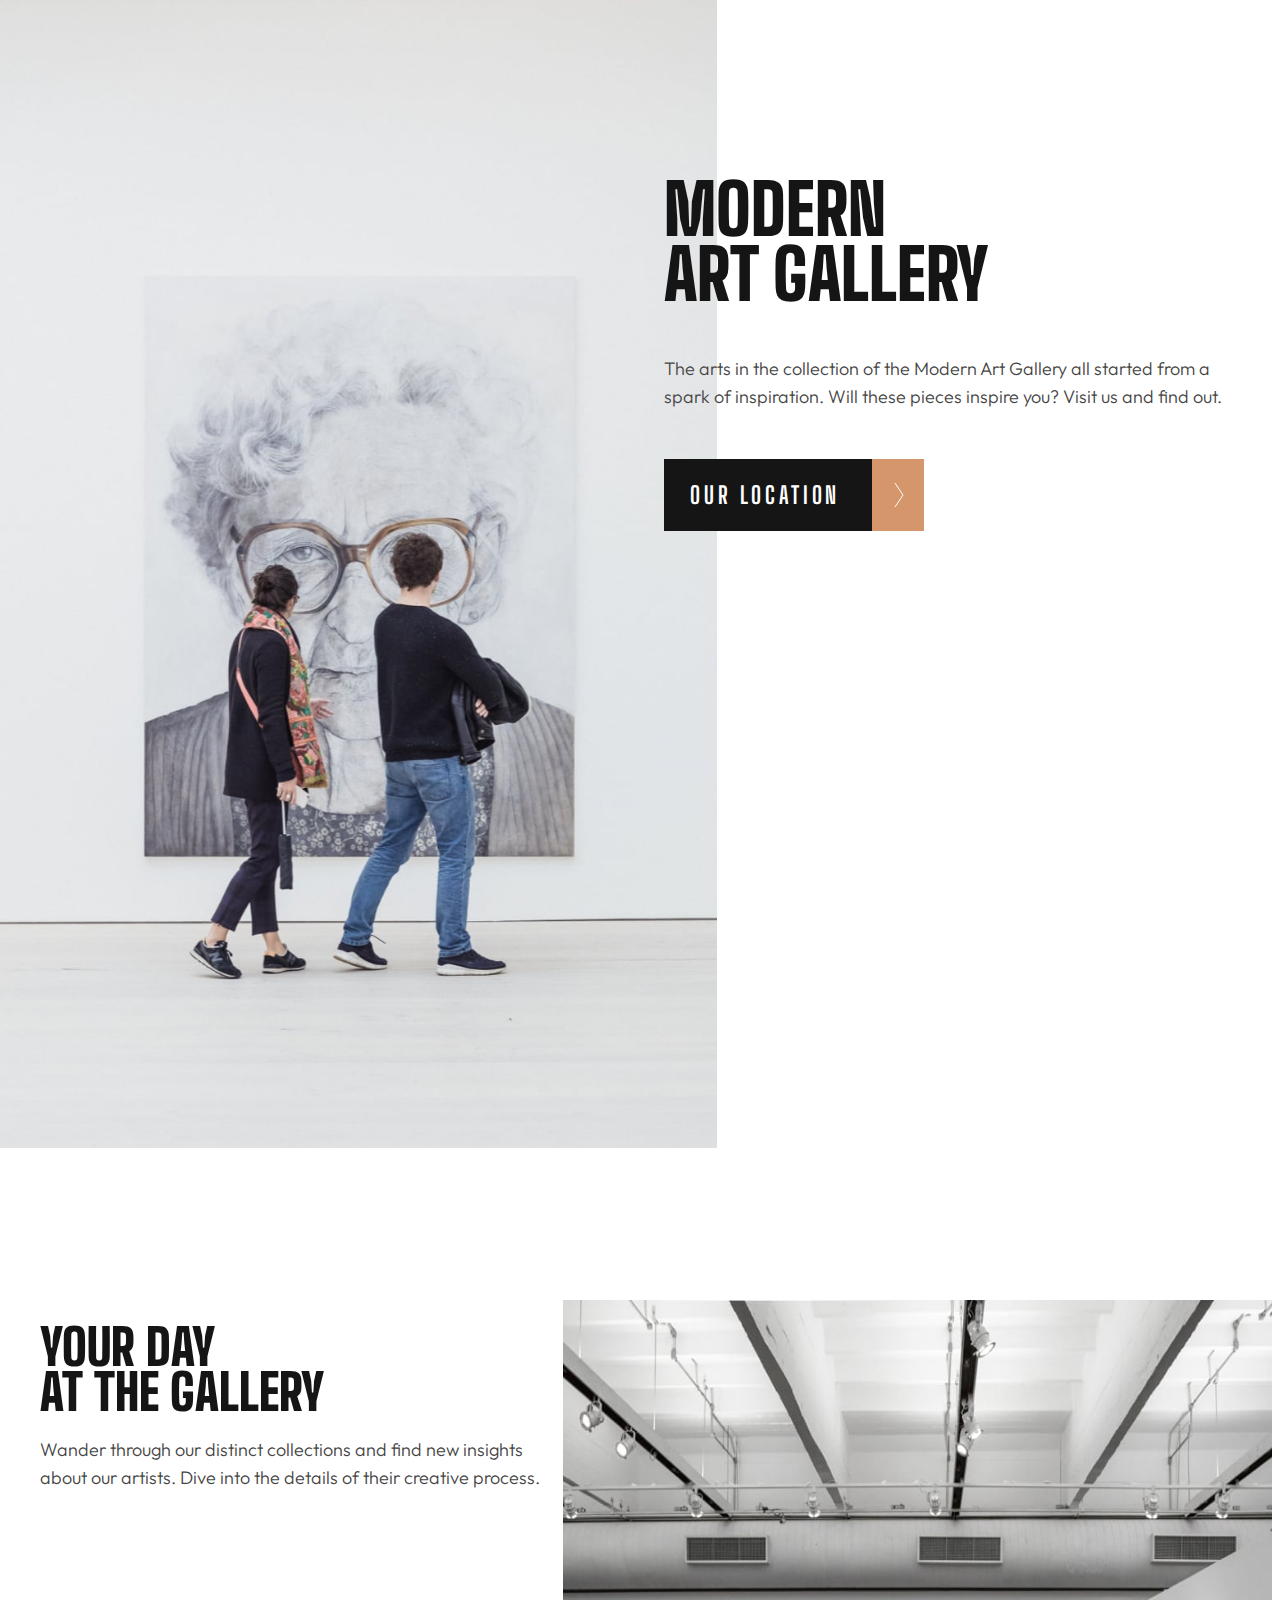
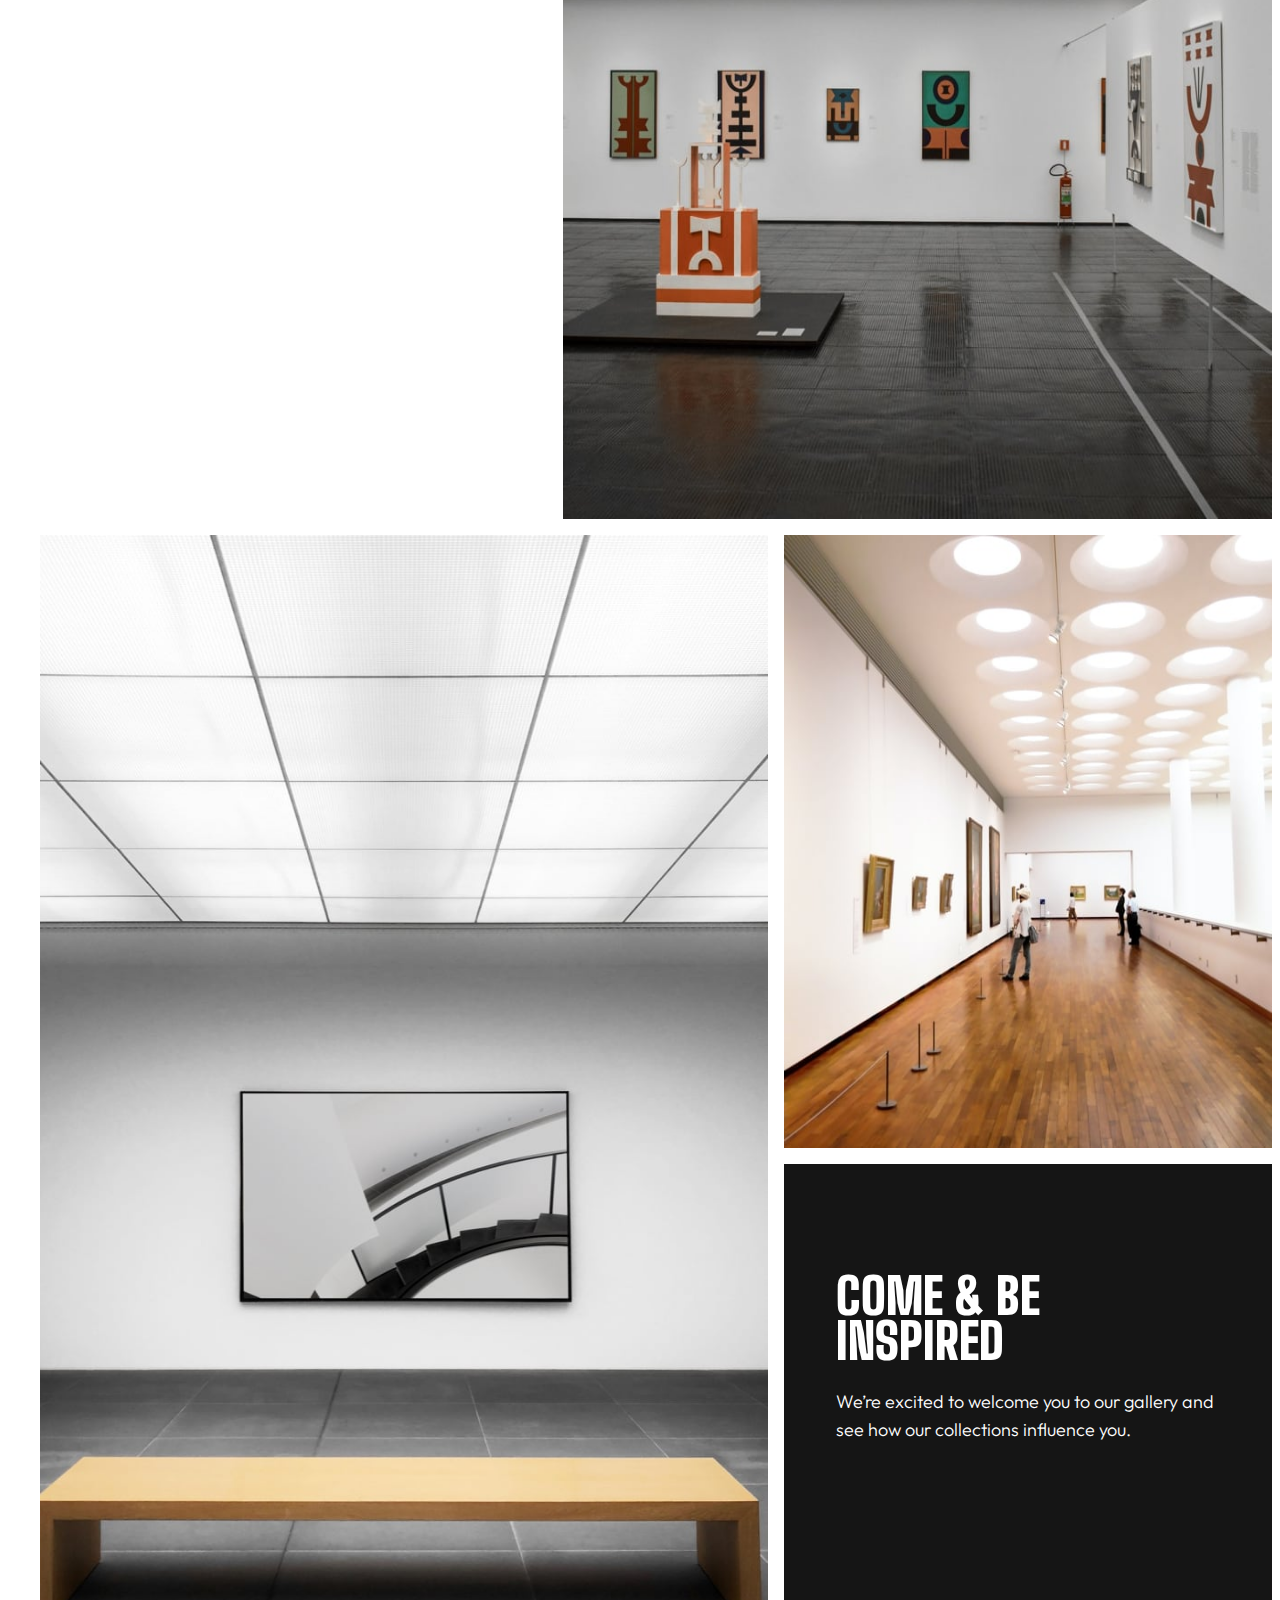
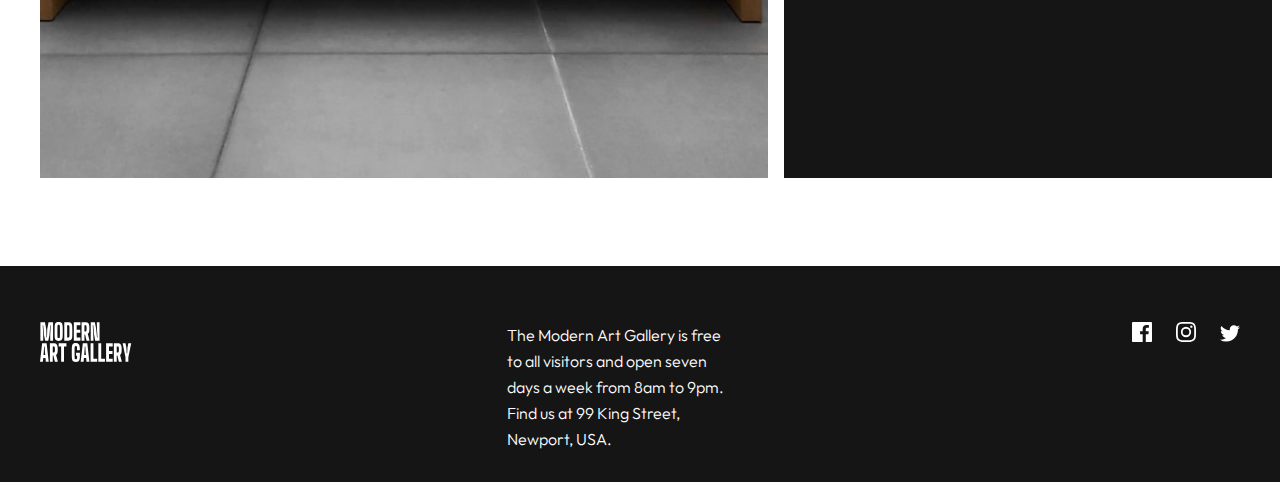
==== index.html @ 055237ba "Add files via upload" ====
<!DOCTYPE html>
<html lang="en">
<head>
    <meta charset="UTF-8">
    <meta http-equiv="X-UA-Compatible" content="IE=edge">
    <meta name="viewport" content="width=device-width, initial-scale=1.0">
    <link rel="stylesheet" href="style.css">
    <link rel="preconnect" href="https://fonts.googleapis.com">
    <link rel="preconnect" href="https://fonts.gstatic.com" crossorigin>
    <link href="https://fonts.googleapis.com/css2?family=Outfit:wght@300;800;900&display=swap" rel="stylesheet">
    <link rel="preconnect" href="https://fonts.googleapis.com">
    <link rel="preconnect" href="https://fonts.gstatic.com" crossorigin>
    <link href="https://fonts.googleapis.com/css2?family=Big+Shoulders+Display:wght@300;800;900&family=Outfit:wght@300;800;900&display=swap" rel="stylesheet">
    <title>Art Gallery</title>
</head>
<body>
    
        <header>
            <div class="head">
                <div class="black"></div>
                <img src="./assets/mobile/image-hero@2x.jpg" id="hero-mob">
                <img src="./assets/tablet/image-hero@2x.jpg" id="hero-tab">
                <img src="./assets\desktop\image-hero@2x.jpg" id="hero-desk">
            </div>
        <div class="maindiv">
        <h1 class="header">
            MODERN
            <br>
            ART GALLERY
        </h1>
        <p class="head-p">
            The arts in the collection of the Modern Art 
            Gallery all started from a spark of inspiration.
            Will these pieces inspire you? 
            Visit us and find out.
        </p>
        <div class="main-butt"> 
        <a href="location.html" id="anchor">
            <div class="button">
                <h3>OUR LOCATION</h3>
                <img src="./assets/icon-arrow-right.svg" id="arrow">
            </div>
        </a>
        
    </div>
</div>
</header>

    <section class="grid">
        <img src="./assets/mobile/image-grid-1@2x.jpg" id="firstofgrid">
        <img src="./assets/tablet/image-grid-1@2x.jpg" id="firstofgridtab">
        <img src="./assets/desktop/image-grid-1@2x.jpg" id="firstofgriddesk">
        <div class="yourDay">
            <h1>
                Your Day
                <br>
                at the Gallery
            </h1>
            <p>Wander through our distinct collections and find new insights about our artists.
                 Dive into the details of their creative process.</p>
        </div>
        <img src="./assets/mobile/image-grid-2@2x.jpg" id="secofgrid">
        <img src="./assets/tablet/image-grid-2@2x.jpg" id="secofgridtab">
        <img src="./assets\desktop\image-grid-2@2x.jpg" id="secofgriddesk">
        <img src="./assets/mobile/image-grid-3@2x.jpg" id="thirdofgrid">
        <img src="./assets/tablet/image-grid-3@2x.jpg" id="thirdofgridtab">
        <img src="./assets/desktop/image-grid-3@2x.jpg" id="thirdofgriddesk">
        <div class="descrip">
            <h1>
                COME & BE INSPIRED
            </h1>
            <p>
                We’re excited to welcome you 
                to our gallery and see how our collections influence you.
            </p>
        </div>
    </section>
<footer>
    <img src="./assets/logo-light.svg" id="logo-light">
    <P>
        The Modern Art Gallery is free to all visitors and open 
        seven days a week from 8am to 9pm. 
        Find us at 99 King Street, Newport, USA.
    </P>
    <div class="social">
        <img src="./assets/icon-facebook.svg" id="fb">
        <img src="./assets/icon-instagram.svg" id="ig">
        <img src="./assets/icon-twitter.svg" id="tw">
    </div>
</footer>  

</body>
</html>
---- style.css ----
*{
    margin: 0;
    padding: 0;
    box-sizing: border-box;
}
a{
    text-decoration: none;
}
body{
    justify-content: center;
    align-items: center;
}
.black{
    display: none;
}
header{
    position: relative;
    height: 1300px;
}
#hero-mob{
    width: 100%;
}
#hero-tab, #hero-desk{
    display: none;
}

.header{
    font-family: 'Big Shoulders Display';
    font-style: normal;
    font-weight: 900;
    font-size: 60px;
    line-height: 55px;
    text-transform: uppercase;
    color: #151515;
    margin-top: 32px;
    padding-left: 16px;
}
.head-p{
    font-family: 'Outfit';
    font-style: normal;
    font-weight: 300;
    font-size: 18px;
    line-height: 28px;
    color: #444444;
    padding-left: 16px;
    margin-top: 32px;
}
.main-butt{
    width: 260px;
    height: 72px;
    padding-left: 16px;
    margin-top: 32px;
}
.button{
    
    font-family: 'Big Shoulders Display';
    font-style: normal;
    font-weight: 800;
    font-size: 20px;
    line-height: 24px;
    letter-spacing: 3.63636px;
    width: 260px;
    height: 72px;
    display: flex;
    justify-content: center;
    align-items: center;
    color: #FFFFFF;
    position: relative;
    background: linear-gradient(
        to right,
        #151515 80%,
        #D5966C 20%
    );
    
}
#arrow{
    position: absolute;
    right: 8%;
}
.button h3{
    position: absolute;
    left: 10%;
}
.button:hover{
    background: linear-gradient(
        to right,
        #D5966C 80%,
        #151515 20%
    );
}
.grid{
    padding: 0 16px;
}
#firstofgrid{
    width: 100%;
    margin-top: 120px;
}
#firstofgridtab, #firstofgriddesk, #secofgridtab, #secofgriddesk, #thirdofgridtab, #thirdofgriddesk{
    display: none;
} 
.yourDay h1{
    font-family: 'Big Shoulders Display';
    font-style: normal;
    font-weight: 900;
    font-size: 50px;
    line-height: 45px;
    text-transform: uppercase;
    color: #151515;
    text-align: left;
    width: 100%;
    margin-top: 25px;

}
.yourDay p{
    font-family: 'Outfit';
    font-style: normal;
    font-weight: 300;
    font-size: 18px;
    line-height: 28px;
    color: #444444;
    margin-top: 21px;
}
#secofgrid{
    margin-top: 32px;
    width: 100%;
}
#thirdofgrid{
    margin-top: 16px;
    width: 100%;
}
.descrip{
    background: #151515;
    height:293px ;
    
}
.descrip h1{
    font-family: 'Big Shoulders Display';
    font-style: normal;
    font-weight: 900;
    font-size: 50px;
    line-height: 45px;
    text-transform: uppercase;
    color: #FFFFFF;
    padding-left:24px ;
    width: 295px;
}
.descrip p{
    font-family: 'Outfit';
    font-style: normal;
    font-weight: 300;
    font-size: 18px;
    line-height: 28px;
    color: #FFFFFF;
    padding-top: 24px;
    padding-left: 24px;
   
}
footer{
    background: #151515;
    margin-top: 120px;
}
#logo-light{
    padding: 48px 0 0 32px;
}
footer p{
    font-family: 'Outfit';
    font-style: normal;
    font-weight: 300;
    font-size: 16px;
    line-height: 26px;
    color: #FFFFFF;
    padding: 38px 32px 0;
}
.social{
    padding: 38px 0 48px 32px;
}

#fb{
    margin-right:20px ;
    cursor: pointer;
}
#ig{
    margin-right: 20px;
    cursor: pointer;
}


#fb:hover{
    filter: invert(63%) sepia(100%) saturate(242%) hue-rotate(340deg) brightness(100%) contrast(70%);

}
#ig:hover{
    filter: invert(63%) sepia(100%) saturate(242%) hue-rotate(340deg) brightness(100%) contrast(70%);

}
#tw:hover{
    filter: invert(63%) sepia(100%) saturate(242%) hue-rotate(340deg) brightness(100%) contrast(70%);
    cursor: pointer;
}
@media (min-width:768px){
    #hero-tab{
        display: block;
        position: absolute;
        top: 0;
        left: 0;
        width: 56%;
    }
    #hero-mob{
        display: none;
    }
    .maindiv{
        position: absolute;
        top: 145px;
        left: 50.65%;
    }
    .header{
        font-size: 70px;
        line-height: 65px;
    }
    .main-butt{
        margin-top: 48px;
    }
    .head-p{
        margin-top: 48px;
        padding-right: 40px;
    }
    #firstofgrid, #firstofgrid, #secofgrid, #secofgrid, #thirdofgrid, #thirdofgrid{
        display: none;
    } 
    #firstofgridtab, #secofgridtab, #thirdofgridtab{
        display: block;
    }
    .grid{
        display: grid;
        grid-template-columns: 42.23512336719884% 17.12626995645864% 40.63860667634253%;
        grid-template-rows: 40% 30% 30%;
        gap: 16px;
        padding: 0 40px;
    }
    .yourDay{
        grid-column-start: 1;
        order: 1;
        grid-column-end: 2;
        grid-row-end: 2;
        height: 100%;
        width: 100%;
    }
    #firstofgridtab{
        order: 2;
        grid-column-start: 2;
        grid-column-end: 4;
        grid-row-end: 2;
        height: 100%;
        width: 100%;
    }
    #secofgridtab{
        order: 3;
        grid-column-start: 1;
        grid-column-end: 3;
        grid-row-start: 2;
        grid-row-end: 4;
        height: 100%;
        width: 100%;
    }
    #thirdofgridtab{
        order: 4;
        grid-column-start: 3;
        grid-column-end: 4;
        grid-row-start: 2;
        grid-row-end: 3;
        height: 100%;
        width: 100%;
    }
    .descrip{
        order: 5;
        grid-column-start: 3;
        grid-row-start: 3;
        grid-row-end: 3;
        height: 100%;
        width: 100%;
        text-align: left;
        padding: 0 28px 0;
        padding-top: 22.54%;
    }
    footer{
        display: flex;
        justify-content: space-between;
        padding: 0 40px;
    }
    footer p{
        
        width: 281px;
        height: 216px;
        padding-top: 56px;
    }
    #logo-light{
        padding: 56px 0 120px 0 ;
        width: 7.64%;
    }
    .social{
        padding-top: 56px;
    }
    
}
@media (min-width:1440px){
    #firstofgridtab, #secofgridtab, #thirdofgridtab{
        display: none;
    }
     #firstofgriddesk, #secofgriddesk, #thirdofgriddesk{
        display: block;
    } 

    .grid{
        display: grid;
        grid-template-columns: 42.79% 17.12626995645864% 40.09%;
        grid-template-rows: 34.78% 27.21% 32.78%;
        gap: 2.08%;
        padding: 0 165px;
        max-width: 77.083%;
        margin: 0 auto;
    }
    .yourDay{
        grid-column-start: 1;
        order: 1;
        grid-column-end: 2;
        grid-row-end: 2;
        height: auto;
        width: 100%;
    }
    #firstofgriddesk{
        order: 2;
        grid-column-start: 2;
        grid-column-end: 4;
        grid-row-end: 2;
        height: auto;
        width: 100%;
    }
    #secofgriddesk{
        order: 3;
        grid-column-start: 1;
        grid-column-end: 3;
        grid-row-start: 2;
        grid-row-end: 4;
        height: 100%;
        width: 100%;
    }
    #thirdofgriddesk{
        order: 4;
        grid-column-start: 3;
        grid-column-end: 4;
        grid-row-start: 2;
        grid-row-end: 3;
        height: auto;
        width: 100%;
    }
    .descrip{
        order: 5;
        grid-column-start: 3;
        grid-row-start: 3;
        grid-row-end: 3;
        height: 100%;
        width: 100%;
        text-align: left;
        
        
    }
    #hero-tab{
        display: none;
    }
    #hero-desk{
        display: block;
        width: 50%;
    }
    .black{
        display: block;
        width: 50%;
        background: #151515;
        height: auto;
    } 
    .head{
        position: relative;
        display: flex;
        justify-content: left;
        width: 68.05%;
    }
    footer{
        display: flex;
        justify-content: space-between;
        padding: 0 165px;
    }
    footer p{
        font-size: 18px;
        line-height: 28px;
        width: 29.86%;
        height: 244px;
        padding-top: 80px;
    }
    #logo-light{
        padding: 80px 0 106px 0 ;
        width: 11.08%;
    }
    .social{
        padding-top: 80px;
    }
    .header{
        position: absolute;
        left: -195.77%;
        top: 10%;
        filter: invert(1);
        mix-blend-mode: difference; 
        font-size: 96px;
        line-height: 88px;
    }
    
    .maindiv{
        max-width: 350px;
        left: 66%;
    }

}
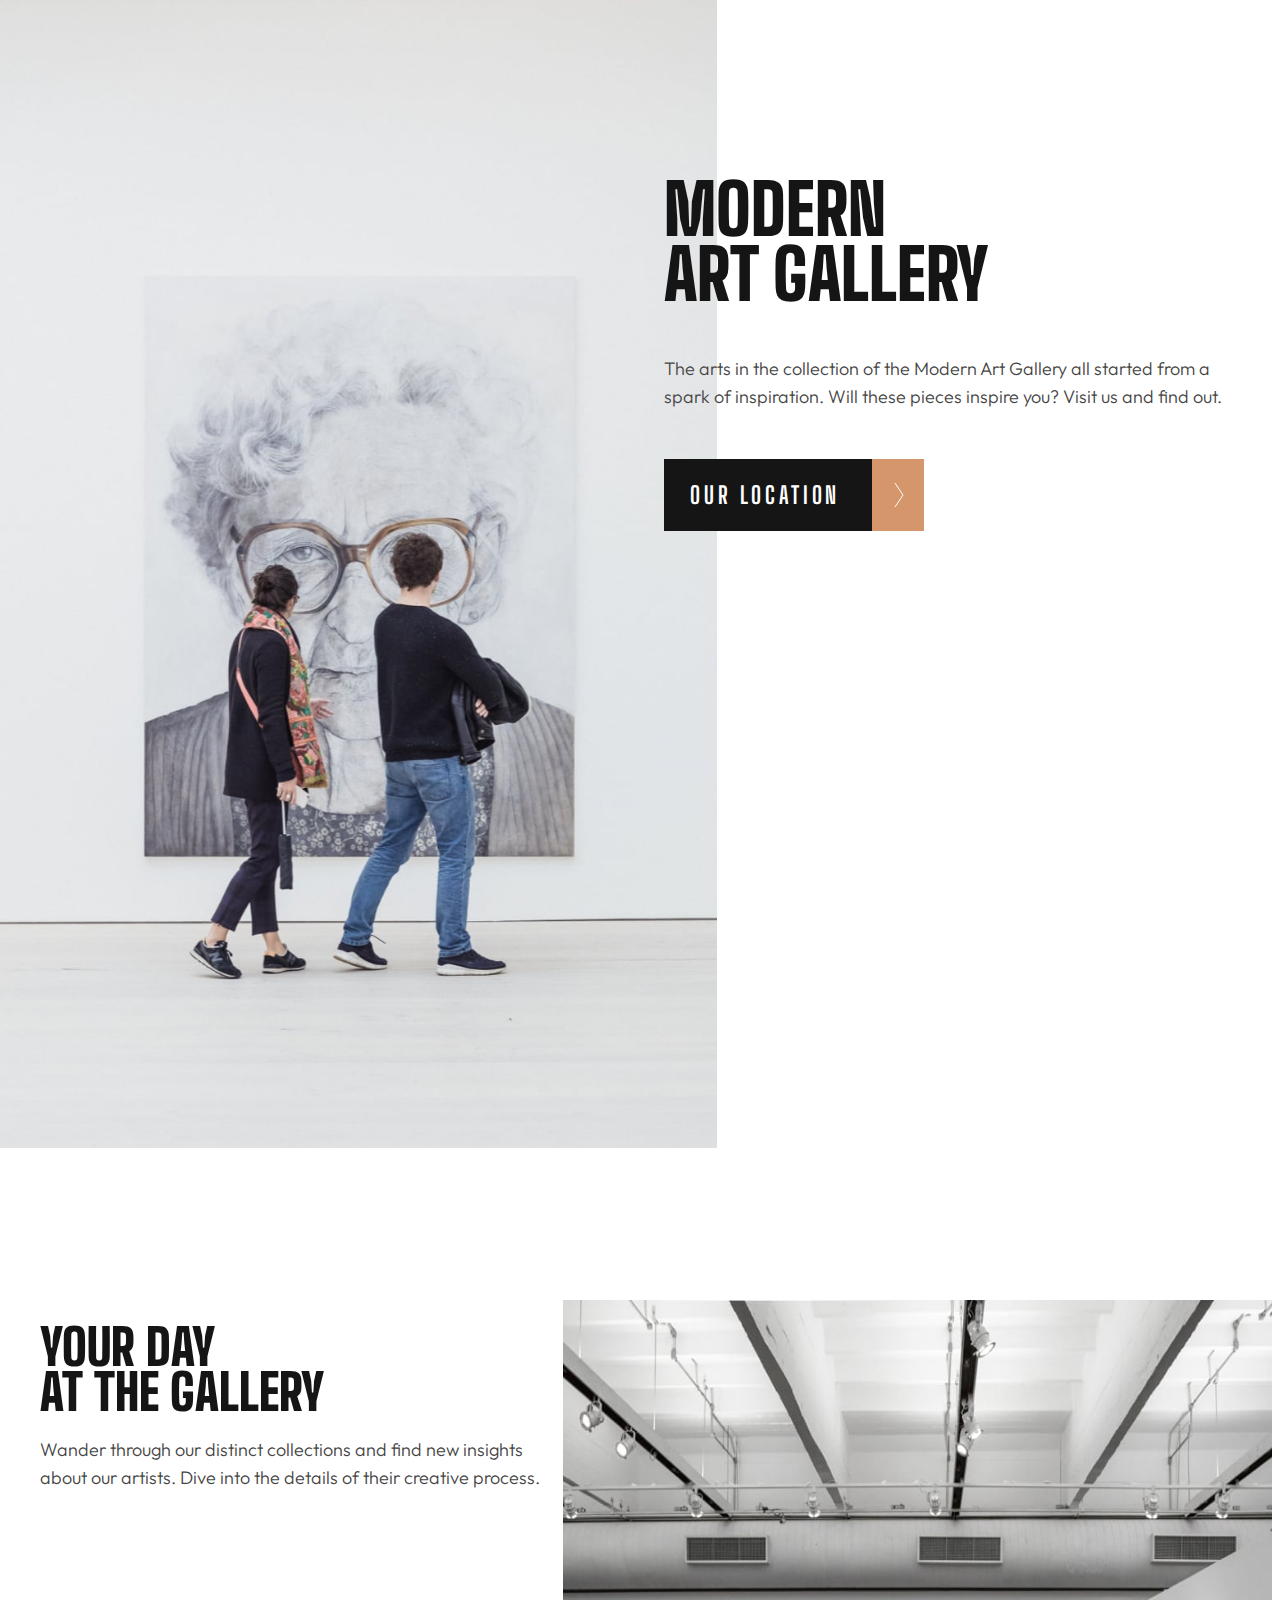
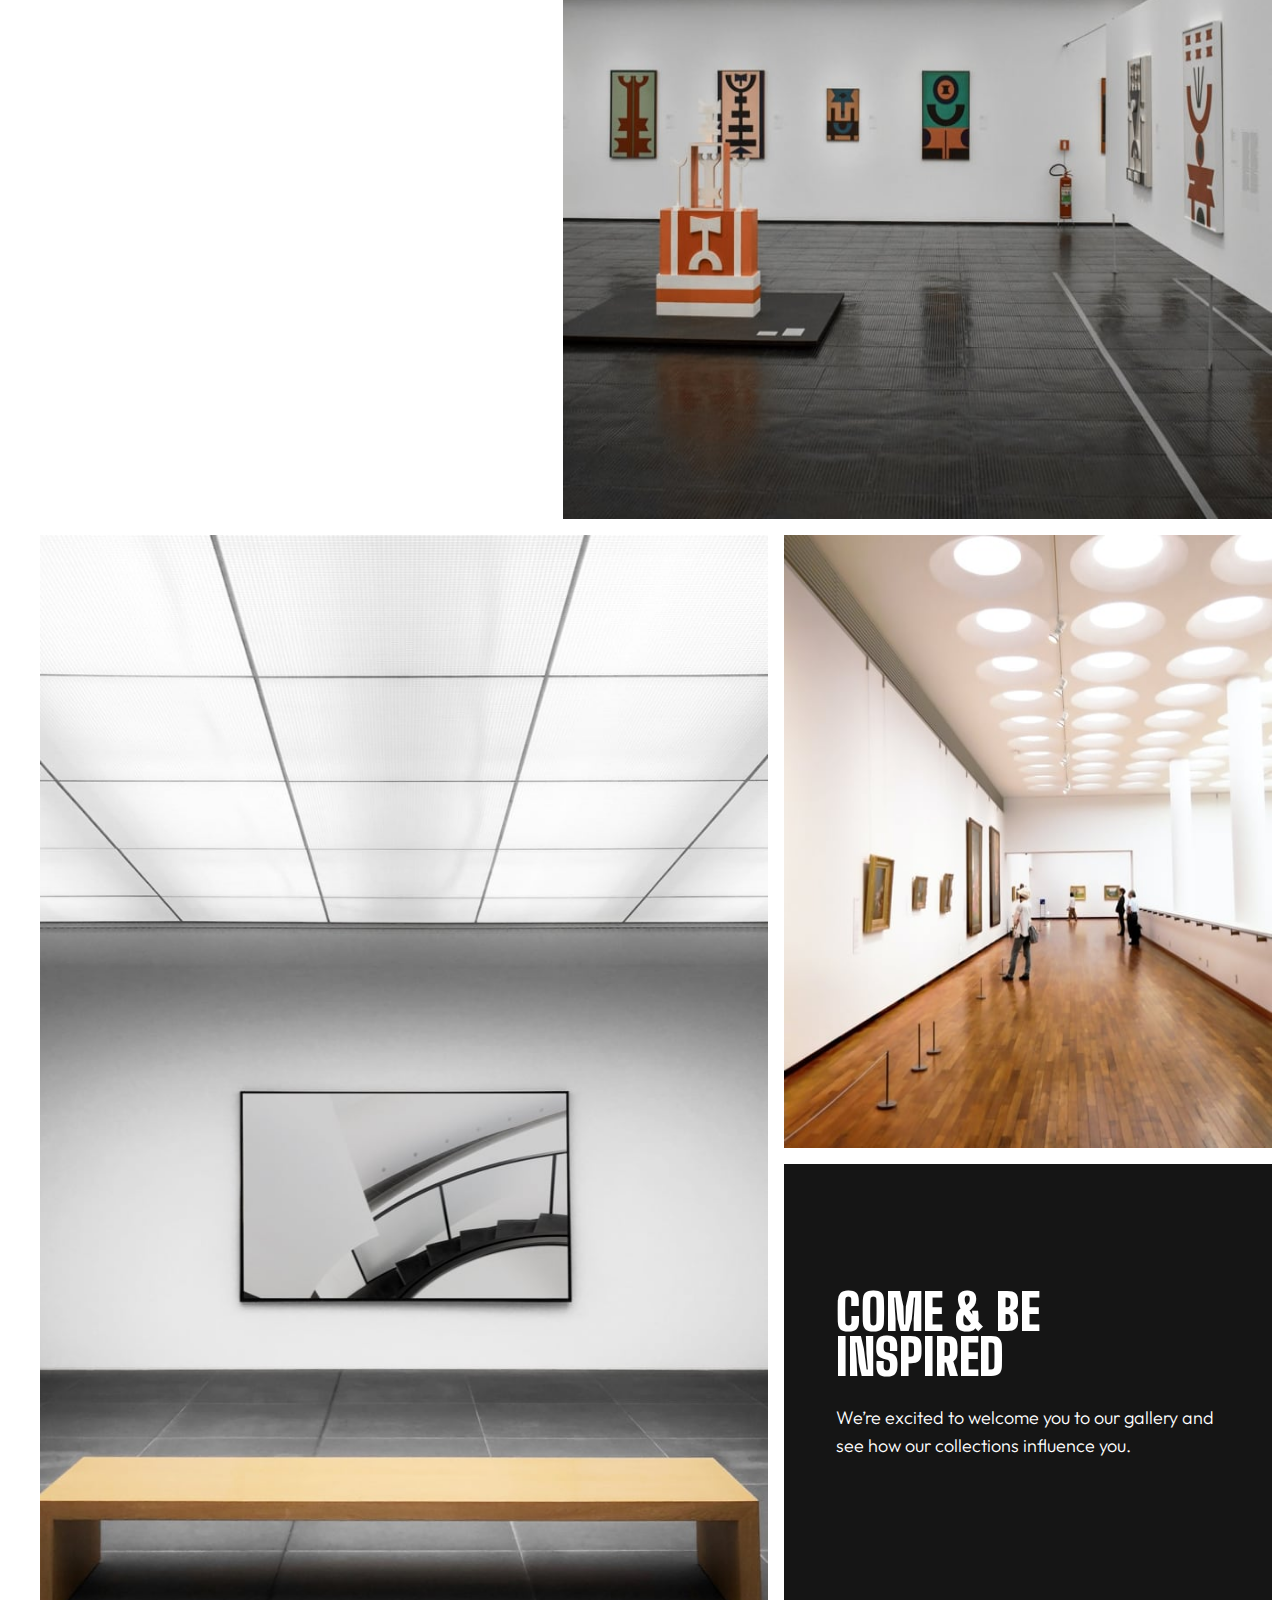
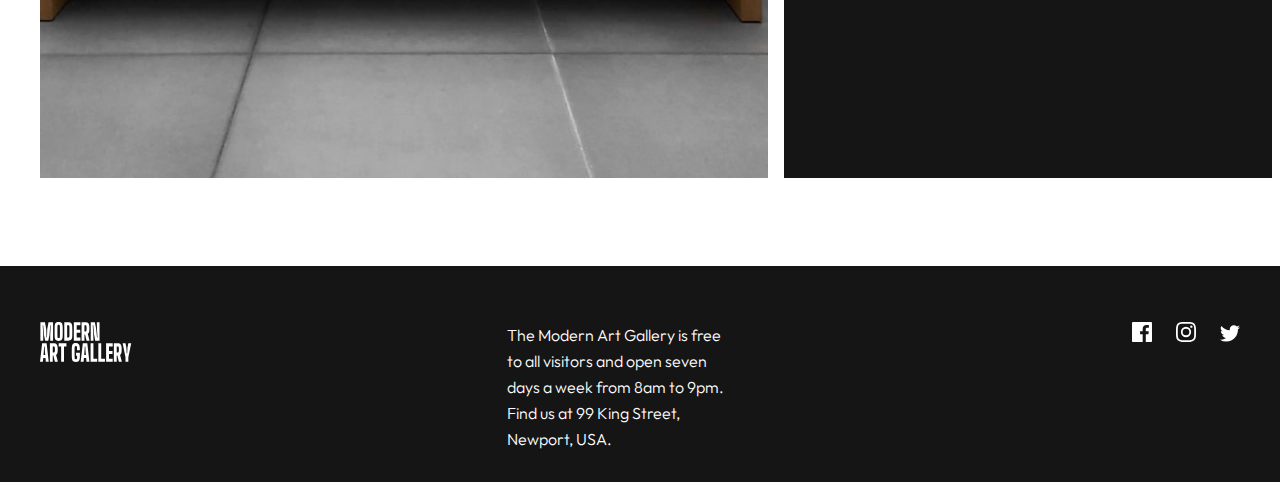
==== commit 535828d5: "Add files via upload" ====
--- a/index.html
+++ b/index.html
@@ -41,7 +41,6 @@
                 <img src="./assets/icon-arrow-right.svg" id="arrow">
             </div>
         </a>
-        
     </div>
 </div>
 </header>
--- a/style.css
+++ b/style.css
@@ -88,6 +88,7 @@
         #151515 20%
     );
 }
+
 .grid{
     padding: 0 16px;
 }
@@ -131,7 +132,7 @@
 .descrip{
     background: #151515;
     height:293px ;
-    
+    margin-top: 16px;
 }
 .descrip h1{
     font-family: 'Big Shoulders Display';
@@ -143,6 +144,7 @@
     color: #FFFFFF;
     padding-left:24px ;
     width: 295px;
+    padding-top:16px ;
 }
 .descrip p{
     font-family: 'Outfit';
@@ -281,6 +283,7 @@
         text-align: left;
         padding: 0 28px 0;
         padding-top: 22.54%;
+        margin: 0;
     }
     footer{
         display: flex;
@@ -315,8 +318,9 @@
         grid-template-columns: 42.79% 17.12626995645864% 40.09%;
         grid-template-rows: 34.78% 27.21% 32.78%;
         gap: 2.08%;
-        padding: 0 165px;
+        
         max-width: 77.083%;
+        padding: 0 ;
         margin: 0 auto;
     }
     .yourDay{
@@ -361,7 +365,7 @@
         height: 100%;
         width: 100%;
         text-align: left;
-        
+        margin: 0;
         
     }
     #hero-tab{
